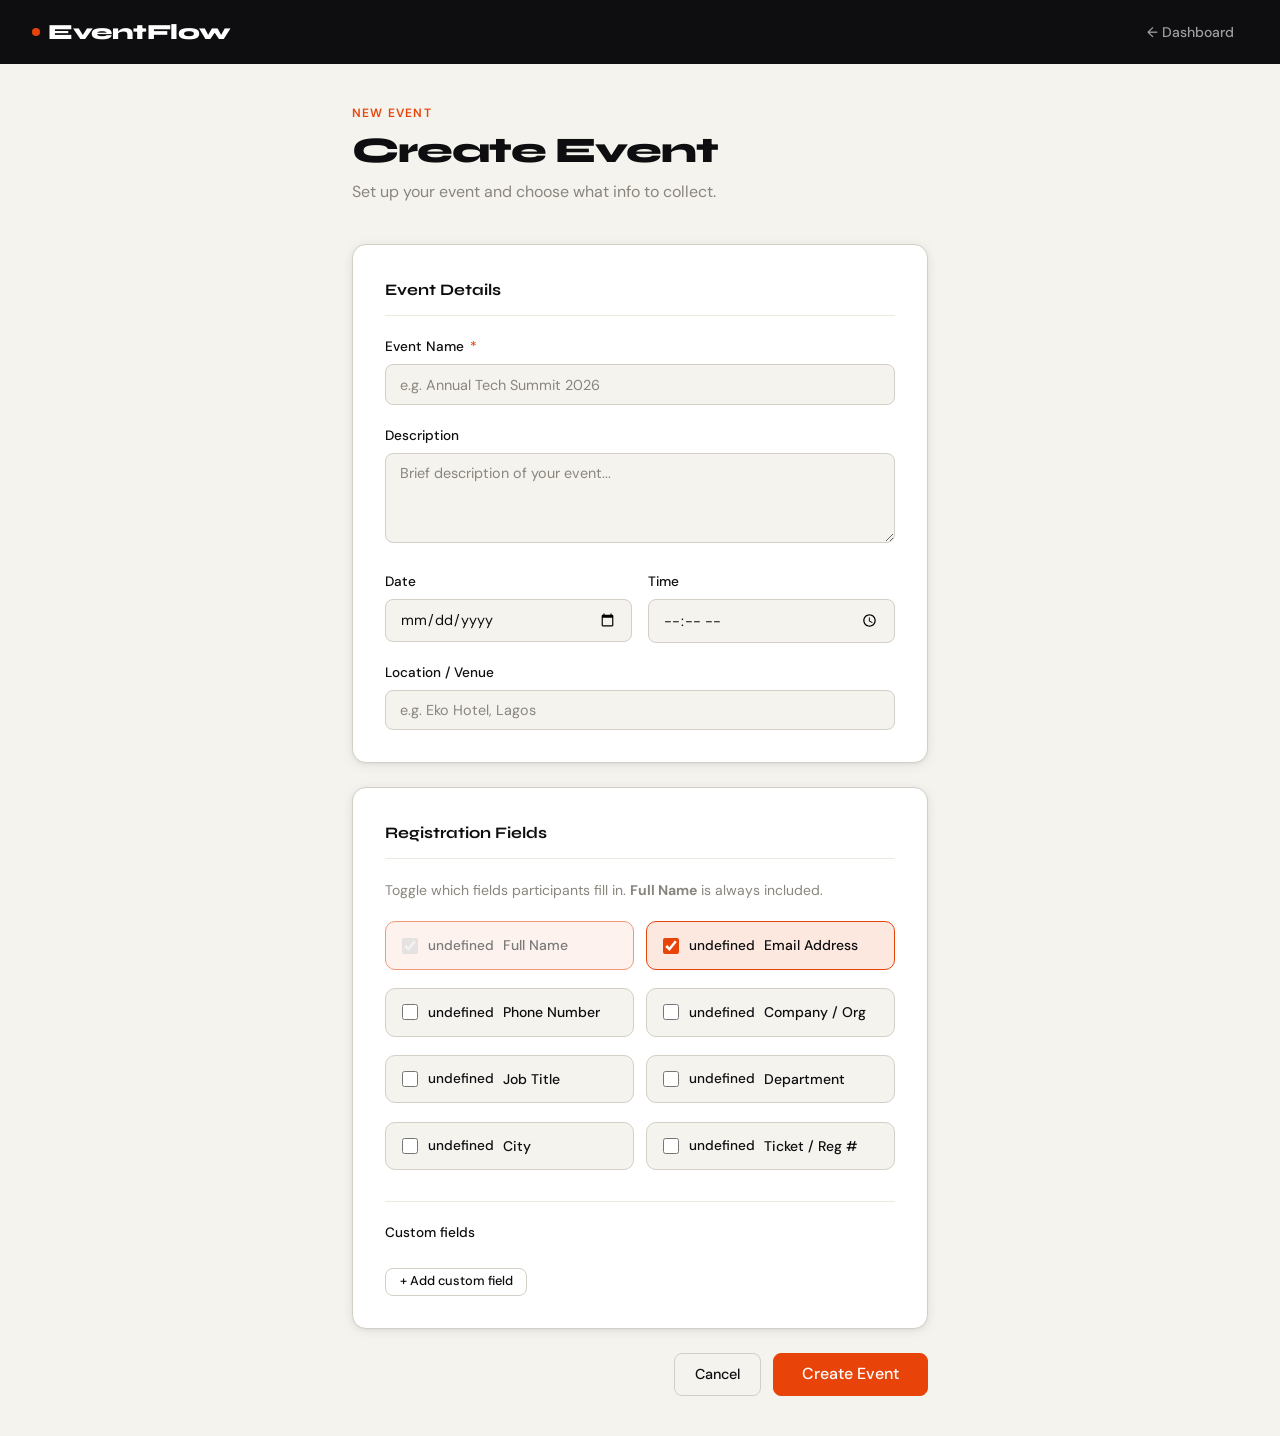
==== create-event.html @ 6beb1b3c "Icons removed" ====
<!DOCTYPE html>
<html lang="en">
<head>
  <meta charset="UTF-8">
  <meta name="viewport" content="width=device-width, initial-scale=1.0">
  <title>EventFlow – Create Event</title>
  <link rel="stylesheet" href="style.css">
</head>
<body>
  <header class="site-header">
    <a href="dashboard.html" class="logo"><span class="logo-dot"></span>EventFlow</a>
    <nav class="header-nav">
      <a href="dashboard.html" class="nav-link">← Dashboard</a>
    </nav>
  </header>

  <div class="page-wrap-narrow">
    <div class="page-title-block">
      <p class="page-eyebrow">New Event</p>
      <h1 class="page-title" id="pageTitle">Create Event</h1>
      <p class="page-subtitle">Set up your event and choose what info to collect.</p>
    </div>

    <!-- Event Details -->
    <div class="form-section">
      <div class="form-section-title">Event Details</div>
      <div class="form-group">
        <label>Event Name <span class="required">*</span></label>
        <input type="text" id="evName" placeholder="e.g. Annual Tech Summit 2026" maxlength="120">
      </div>
      <div class="form-group">
        <label>Description</label>
        <textarea id="evDesc" placeholder="Brief description of your event..."></textarea>
      </div>
      <div class="form-row">
        <div class="form-group">
          <label>Date</label>
          <input type="date" id="evDate">
        </div>
        <div class="form-group">
          <label>Time</label>
          <input type="time" id="evTime">
        </div>
      </div>
      <div class="form-group" style="margin-bottom:0">
        <label>Location / Venue</label>
        <input type="text" id="evLocation" placeholder="e.g. Eko Hotel, Lagos" maxlength="200">
      </div>
    </div>

    <!-- Registration Fields -->
    <div class="form-section">
      <div class="form-section-title">Registration Fields</div>
      <p style="font-size:.875rem;color:var(--muted);margin-bottom:1.25rem">
        Toggle which fields participants fill in. <strong>Full Name</strong> is always included.
      </p>
      <div class="fields-grid" id="fieldsGrid"></div>

      <div style="margin-top:1.5rem;padding-top:1.25rem;border-top:1px solid var(--cream)">
        <div style="font-size:.85rem;font-weight:500;color:var(--ink);margin-bottom:.75rem">Custom fields</div>
        <div id="customFieldsList" style="display:flex;flex-direction:column;gap:.5rem;margin-bottom:.75rem"></div>
        <button type="button" class="btn btn-outline btn-sm" onclick="addCustomField()">+ Add custom field</button>
      </div>
    </div>

    <!-- Actions -->
    <div style="display:flex;gap:.75rem;justify-content:flex-end;flex-wrap:wrap">
      <a href="dashboard.html" class="btn btn-outline">Cancel</a>
      <button type="button" class="btn btn-primary btn-lg" onclick="saveEvent()">
        <span id="saveLabel">Create Event</span>
      </button>
    </div>
  </div>

  <div id="toast-container"></div>
  <script src="script.js"></script>
  <script>
    const editId        = EF.getUrlParam('edit');
    const activePresets = new Set(['name', 'email']);
    let customFields    = [];

    function renderFields() {
      document.getElementById('fieldsGrid').innerHTML = PRESET_FIELDS.map(f => {
        const on     = activePresets.has(f.key);
        const locked = f.key === 'name';
        return `<label class="field-toggle ${on ? 'checked' : ''}" id="ft_${f.key}"
            ${locked ? 'style="opacity:.55;pointer-events:none"' : ''}>
          <input type="checkbox" ${on ? 'checked' : ''} ${locked ? 'disabled' : ''}
            onchange="togglePreset('${f.key}', this.checked)">
          <span>${f.icon}</span>
          <span class="field-toggle-label">${f.label}</span>
        </label>`;
      }).join('');
    }

    function togglePreset(key, checked) {
      checked ? activePresets.add(key) : activePresets.delete(key);
      const el = document.getElementById('ft_' + key);
      if (el) el.classList.toggle('checked', checked);
    }

    function addCustomField() {
      const id = 'cf_' + Date.now();
      customFields.push({ id, label: '', type: 'text' });
      renderCustomFields();
      setTimeout(() => { const el = document.querySelector('[data-cfid="' + id + '"]'); if (el) el.focus(); }, 50);
    }

    function renderCustomFields() {
      document.getElementById('customFieldsList').innerHTML = customFields.map(f => `
        <div style="display:grid;grid-template-columns:1fr 130px auto;gap:.5rem;align-items:center;
          background:var(--paper);border:1.5px solid var(--border);border-radius:8px;padding:.6rem .85rem">
          <input type="text" data-cfid="${f.id}" placeholder="Field label (e.g. Badge Size)"
            value="${escHtml(f.label)}" oninput="updateCF('${f.id}','label',this.value)"
            style="border:none;background:transparent;padding:0;font-size:.875rem">
          <select onchange="updateCF('${f.id}','type',this.value)"
            style="border:none;background:transparent;padding:0;font-size:.875rem">
            <option value="text"     ${f.type==='text'    ?'selected':''}>Short text</option>
            <option value="email"    ${f.type==='email'   ?'selected':''}>Email</option>
            <option value="tel"      ${f.type==='tel'     ?'selected':''}>Phone</option>
            <option value="number"   ${f.type==='number'  ?'selected':''}>Number</option>
            <option value="textarea" ${f.type==='textarea'?'selected':''}>Long text</option>
          </select>
          <button type="button" class="btn btn-danger btn-sm btn-icon" onclick="removeCF('${f.id}')"
            style="width:28px;height:28px;font-size:.9rem">✕</button>
        </div>`).join('');
    }

    function updateCF(id, prop, val) { const f = customFields.find(x => x.id === id); if (f) f[prop] = val; }
    function removeCF(id) { customFields = customFields.filter(f => f.id !== id); renderCustomFields(); }

    function saveEvent() {
      const name = document.getElementById('evName').value.trim();
      if (!name) { EF.toast('Event name is required', 'error'); document.getElementById('evName').focus(); return; }

      const presetObjs = PRESET_FIELDS
        .filter(f => activePresets.has(f.key))
        .map(f => ({ key: f.key, label: f.label, type: f.type, required: f.required }));

      const customObjs = customFields
        .filter(f => f.label.trim())
        .map(f => ({ key: f.id, label: f.label.trim(), type: f.type, required: false }));

      const allFields = [...presetObjs, ...customObjs];
      if (!allFields.length) { EF.toast('Select at least one field', 'error'); return; }

      const data = {
        name,
        description: document.getElementById('evDesc').value.trim(),
        date:        document.getElementById('evDate').value,
        time:        document.getElementById('evTime').value,
        location:    document.getElementById('evLocation').value.trim(),
        fields:      allFields
      };

      let targetId;
      if (editId) {
        EF.updateEvent(editId, data);
        EF.toast('Event updated!', 'success');
        targetId = editId;
      } else {
        const ev = EF.createEvent(data);
        EF.toast('Event created!', 'success');
        targetId = ev.id;
      }
      setTimeout(() => { window.location.href = 'admin.html?id=' + targetId; }, 600);
    }

    // Edit mode pre-fill
    if (editId) {
      const ev = EF.getEvent(editId);
      if (ev) {
        document.getElementById('pageTitle').textContent = 'Edit Event';
        document.getElementById('saveLabel').textContent = 'Save Changes';
        document.getElementById('evName').value     = ev.name        || '';
        document.getElementById('evDesc').value     = ev.description || '';
        document.getElementById('evDate').value     = ev.date        || '';
        document.getElementById('evTime').value     = ev.time        || '';
        document.getElementById('evLocation').value = ev.location    || '';
        activePresets.clear();
        const presetKeys = new Set(PRESET_FIELDS.map(f => f.key));
        (ev.fields || []).forEach(f => {
          if (presetKeys.has(f.key)) activePresets.add(f.key);
          else customFields.push({ id: f.key, label: f.label, type: f.type });
        });
        activePresets.add('name');
        renderCustomFields();
      }
    }

    renderFields();
  </script>
</body>
</html>
---- style.css ----
@import url('https://fonts.googleapis.com/css2?family=Syne:wght@400;500;600;700;800&family=DM+Sans:ital,opsz,wght@0,9..40,300;0,9..40,400;0,9..40,500;1,9..40,300&display=swap');

:root {
  --ink: #0e0e10;
  --paper: #f5f3ee;
  --cream: #ede9e1;
  --accent: #e8440a;
  --accent-light: #fde8e0;
  --muted: #8a857d;
  --border: #d4cfc6;
  --white: #ffffff;
  --success: #1a7a4a;
  --success-light: #d4f0e2;
  --card-shadow: 0 2px 12px rgba(14,14,16,0.08), 0 1px 3px rgba(14,14,16,0.05);
  --hover-shadow: 0 8px 32px rgba(14,14,16,0.12), 0 2px 8px rgba(14,14,16,0.06);
}
*, *::before, *::after { box-sizing: border-box; margin: 0; padding: 0; }
html { font-size: 16px; }
body { font-family: 'DM Sans', sans-serif; background: var(--paper); color: var(--ink); min-height: 100vh; line-height: 1.6; }
.site-header { background: var(--ink); padding: 0 2rem; display: flex; align-items: center; justify-content: space-between; height: 64px; position: sticky; top: 0; z-index: 100; }
.logo { font-family: 'Syne', sans-serif; font-weight: 800; font-size: 1.35rem; color: var(--white); text-decoration: none; letter-spacing: -0.02em; display: flex; align-items: center; gap: 0.5rem; }
.logo-dot { width: 8px; height: 8px; background: var(--accent); border-radius: 50%; display: inline-block; }
.header-nav { display: flex; gap: 0.5rem; align-items: center; }
.nav-link { color: rgba(255,255,255,0.6); text-decoration: none; font-size: 0.875rem; font-weight: 500; padding: 0.4rem 0.85rem; border-radius: 6px; transition: all 0.15s; }
.nav-link:hover, .nav-link.active { color: var(--white); background: rgba(255,255,255,0.1); }
.page-wrap { max-width: 1100px; margin: 0 auto; padding: 2.5rem 2rem; }
.page-wrap-narrow { max-width: 640px; margin: 0 auto; padding: 2.5rem 2rem; }
.page-title-block { margin-bottom: 2.5rem; }
.page-eyebrow { font-size: 0.75rem; font-weight: 600; letter-spacing: 0.1em; text-transform: uppercase; color: var(--accent); margin-bottom: 0.5rem; }
.page-title { font-family: 'Syne', sans-serif; font-size: 2.25rem; font-weight: 800; letter-spacing: -0.03em; line-height: 1.1; color: var(--ink); }
.page-subtitle { color: var(--muted); font-size: 1rem; margin-top: 0.5rem; }
.btn { display: inline-flex; align-items: center; gap: 0.45rem; font-family: 'DM Sans', sans-serif; font-size: 0.9rem; font-weight: 500; padding: 0.6rem 1.25rem; border-radius: 8px; border: 1.5px solid transparent; cursor: pointer; transition: all 0.15s; text-decoration: none; line-height: 1; white-space: nowrap; }
.btn-primary { background: var(--accent); color: var(--white); border-color: var(--accent); }
.btn-primary:hover { background: #c73908; border-color: #c73908; transform: translateY(-1px); box-shadow: 0 4px 14px rgba(232,68,10,0.35); }
.btn-dark { background: var(--ink); color: var(--white); border-color: var(--ink); }
.btn-dark:hover { background: #2a2a30; transform: translateY(-1px); }
.btn-outline { background: transparent; color: var(--ink); border-color: var(--border); }
.btn-outline:hover { border-color: var(--ink); background: var(--cream); }
.btn-ghost { background: transparent; color: var(--muted); border-color: transparent; }
.btn-ghost:hover { color: var(--ink); background: var(--cream); }
.btn-danger { background: transparent; color: #c0392b; border-color: #f5c6c2; }
.btn-danger:hover { background: #fdecea; }
.btn-sm { font-size: 0.8rem; padding: 0.4rem 0.85rem; }
.btn-lg { font-size: 1rem; padding: 0.8rem 1.75rem; }
.btn-icon { width: 36px; height: 36px; padding: 0; justify-content: center; border-radius: 8px; }
.card { background: var(--white); border: 1.5px solid var(--border); border-radius: 14px; padding: 1.5rem; box-shadow: var(--card-shadow); }
.events-header { display: flex; align-items: center; justify-content: space-between; margin-bottom: 1.5rem; gap: 1rem; flex-wrap: wrap; }
.events-count { font-size: 0.85rem; color: var(--muted); }
.events-grid { display: grid; grid-template-columns: repeat(auto-fill, minmax(300px, 1fr)); gap: 1.25rem; }
.event-card { background: var(--white); border: 1.5px solid var(--border); border-radius: 14px; padding: 1.5rem; box-shadow: var(--card-shadow); transition: all 0.2s; display: flex; flex-direction: column; gap: 1rem; position: relative; overflow: hidden; }
.event-card::before { content: ''; position: absolute; top: 0; left: 0; right: 0; height: 3px; background: var(--accent); opacity: 0; transition: opacity 0.2s; }
.event-card:hover { transform: translateY(-2px); box-shadow: var(--hover-shadow); }
.event-card:hover::before { opacity: 1; }
.event-card-title { font-family: 'Syne', sans-serif; font-size: 1.1rem; font-weight: 700; color: var(--ink); letter-spacing: -0.02em; }
.event-card-meta { display: flex; flex-wrap: wrap; gap: 0.5rem; }
.meta-pill { display: inline-flex; align-items: center; gap: 0.3rem; background: var(--cream); border-radius: 20px; padding: 0.2rem 0.6rem; font-size: 0.78rem; font-weight: 500; }
.attendee-count { font-family: 'Syne', sans-serif; font-size: 1.75rem; font-weight: 800; color: var(--ink); }
.attendee-label { font-size: 0.78rem; color: var(--muted); }
.event-card-actions { display: flex; gap: 0.5rem; flex-wrap: wrap; margin-top: auto; }
.empty-state { grid-column: 1 / -1; text-align: center; padding: 4rem 2rem; color: var(--muted); }
.empty-icon { font-size: 3rem; margin-bottom: 1rem; opacity: 0.4; }
.empty-state p { font-size: 1rem; margin-bottom: 1.5rem; }
.form-section { background: var(--white); border: 1.5px solid var(--border); border-radius: 14px; padding: 2rem; box-shadow: var(--card-shadow); margin-bottom: 1.5rem; }
.form-section-title { font-family: 'Syne', sans-serif; font-size: 1rem; font-weight: 700; color: var(--ink); margin-bottom: 1.25rem; padding-bottom: 0.75rem; border-bottom: 1px solid var(--cream); }
.form-group { margin-bottom: 1.25rem; }
.form-group:last-child { margin-bottom: 0; }
label { display: block; font-size: 0.85rem; font-weight: 500; color: var(--ink); margin-bottom: 0.4rem; }
label .required { color: var(--accent); margin-left: 2px; }
input[type="text"], input[type="email"], input[type="tel"], input[type="date"], input[type="time"], textarea, select { width: 100%; font-family: 'DM Sans', sans-serif; font-size: 0.9rem; color: var(--ink); background: var(--paper); border: 1.5px solid var(--border); border-radius: 8px; padding: 0.65rem 0.9rem; transition: border-color 0.15s, box-shadow 0.15s; outline: none; appearance: none; }
input:focus, textarea:focus, select:focus { border-color: var(--accent); box-shadow: 0 0 0 3px rgba(232,68,10,0.1); background: var(--white); }
input::placeholder, textarea::placeholder { color: var(--muted); }
textarea { resize: vertical; min-height: 90px; }
.form-hint { font-size: 0.78rem; color: var(--muted); margin-top: 0.3rem; }
.form-row { display: grid; grid-template-columns: 1fr 1fr; gap: 1rem; }
.fields-grid { display: grid; grid-template-columns: repeat(auto-fill, minmax(200px, 1fr)); gap: 0.75rem; }
.field-toggle { display: flex; align-items: center; gap: 0.6rem; padding: 0.75rem 1rem; border: 1.5px solid var(--border); border-radius: 10px; cursor: pointer; transition: all 0.15s; background: var(--paper); user-select: none; }
.field-toggle:hover { border-color: var(--accent); background: var(--accent-light); }
.field-toggle input[type="checkbox"] { width: 16px; height: 16px; accent-color: var(--accent); cursor: pointer; flex-shrink: 0; }
.field-toggle.checked { border-color: var(--accent); background: var(--accent-light); }
.field-toggle-label { font-size: 0.875rem; font-weight: 500; color: var(--ink); }
.qr-block { display: flex; flex-direction: column; align-items: center; gap: 1rem; padding: 1.5rem; background: var(--cream); border-radius: 12px; border: 1.5px dashed var(--border); }
#qrcode canvas, #qrcode img { border-radius: 8px; }
.qr-url { font-size: 0.78rem; color: var(--muted); word-break: break-all; text-align: center; max-width: 240px; }
.checkin-wrap { min-height: 100vh; background: var(--paper); display: flex; flex-direction: column; }
.checkin-hero { background: var(--ink); color: var(--white); padding: 2.5rem 2rem; text-align: center; }
.checkin-event-name { font-family: 'Syne', sans-serif; font-size: 2rem; font-weight: 800; letter-spacing: -0.03em; margin-bottom: 0.5rem; }
.checkin-event-meta { font-size: 0.9rem; opacity: 0.6; display: flex; justify-content: center; gap: 1.5rem; flex-wrap: wrap; }
.checkin-form-wrap { max-width: 520px; margin: 2rem auto; padding: 0 1.5rem; width: 100%; }
.checkin-form-card { background: var(--white); border: 1.5px solid var(--border); border-radius: 16px; padding: 2rem; box-shadow: var(--hover-shadow); }
.checkin-form-card h2 { font-family: 'Syne', sans-serif; font-size: 1.1rem; font-weight: 700; margin-bottom: 1.5rem; color: var(--ink); }
.success-card { text-align: center; padding: 3rem 2rem; background: var(--white); border-radius: 16px; border: 1.5px solid var(--border); box-shadow: var(--hover-shadow); }
.success-icon { width: 64px; height: 64px; background: var(--success-light); border-radius: 50%; display: flex; align-items: center; justify-content: center; margin: 0 auto 1.5rem; font-size: 1.75rem; }
.success-card h2 { font-family: 'Syne', sans-serif; font-size: 1.5rem; font-weight: 800; color: var(--ink); margin-bottom: 0.5rem; }
.success-card p { color: var(--muted); }
.table-wrap { overflow-x: auto; border-radius: 12px; border: 1.5px solid var(--border); box-shadow: var(--card-shadow); background: var(--white); }
table { width: 100%; border-collapse: collapse; font-size: 0.875rem; }
thead { background: var(--ink); color: var(--white); }
th { font-family: 'Syne', sans-serif; font-weight: 600; font-size: 0.78rem; letter-spacing: 0.05em; text-transform: uppercase; padding: 0.9rem 1rem; text-align: left; white-space: nowrap; }
td { padding: 0.8rem 1rem; border-bottom: 1px solid var(--cream); color: var(--ink); vertical-align: middle; }
tr:last-child td { border-bottom: none; }
tbody tr:hover { background: var(--paper); }
.td-index { color: var(--muted); font-size: 0.78rem; font-weight: 600; width: 40px; }
.timestamp-cell { font-size: 0.78rem; color: var(--muted); white-space: nowrap; }
.stats-row { display: grid; grid-template-columns: repeat(auto-fit, minmax(160px, 1fr)); gap: 1rem; margin-bottom: 2rem; }
.stat-card { background: var(--white); border: 1.5px solid var(--border); border-radius: 12px; padding: 1.25rem 1.5rem; box-shadow: var(--card-shadow); }
.stat-value { font-family: 'Syne', sans-serif; font-size: 2rem; font-weight: 800; color: var(--ink); line-height: 1; margin-bottom: 0.25rem; }
.stat-label { font-size: 0.78rem; color: var(--muted); font-weight: 500; }
.admin-toolbar { display: flex; align-items: center; justify-content: space-between; margin-bottom: 1.5rem; gap: 1rem; flex-wrap: wrap; }
.admin-event-name { font-family: 'Syne', sans-serif; font-size: 1.4rem; font-weight: 800; color: var(--ink); letter-spacing: -0.02em; }
.modal-overlay { position: fixed; inset: 0; background: rgba(14,14,16,0.55); backdrop-filter: blur(4px); z-index: 200; display: flex; align-items: center; justify-content: center; padding: 1rem; opacity: 0; pointer-events: none; transition: opacity 0.2s; }
.modal-overlay.open { opacity: 1; pointer-events: all; }
.modal { background: var(--white); border-radius: 16px; padding: 2rem; width: 100%; max-width: 480px; box-shadow: 0 24px 64px rgba(14,14,16,0.2); transform: translateY(16px); transition: transform 0.2s; }
.modal-overlay.open .modal { transform: translateY(0); }
.modal-title { font-family: 'Syne', sans-serif; font-size: 1.2rem; font-weight: 800; margin-bottom: 1rem; color: var(--ink); }
.modal-actions { display: flex; gap: 0.75rem; justify-content: flex-end; margin-top: 1.5rem; }
#toast-container { position: fixed; bottom: 1.5rem; right: 1.5rem; z-index: 999; display: flex; flex-direction: column; gap: 0.5rem; }
.toast { background: var(--ink); color: var(--white); padding: 0.75rem 1.25rem; border-radius: 10px; font-size: 0.875rem; font-weight: 500; box-shadow: 0 8px 24px rgba(14,14,16,0.2); display: flex; align-items: center; gap: 0.5rem; animation: toastIn 0.3s ease; max-width: 320px; }
.toast.success { background: var(--success); }
.toast.error { background: #c0392b; }
@keyframes toastIn { from { opacity: 0; transform: translateY(12px); } to { opacity: 1; transform: translateY(0); } }
.search-input-wrap { position: relative; }
.search-input-wrap input { padding-left: 2.25rem; }
.search-icon { position: absolute; left: 0.75rem; top: 50%; transform: translateY(-50%); color: var(--muted); pointer-events: none; font-size: 0.9rem; }
.empty-table-row td { text-align: center; padding: 3rem; color: var(--muted); font-style: italic; }
::-webkit-scrollbar { width: 6px; height: 6px; }
::-webkit-scrollbar-track { background: transparent; }
::-webkit-scrollbar-thumb { background: var(--border); border-radius: 3px; }
@media (max-width: 640px) { .form-row { grid-template-columns: 1fr; } .page-title { font-size: 1.75rem; } .admin-toolbar { flex-direction: column; align-items: flex-start; } .stats-row { grid-template-columns: 1fr 1fr; } }
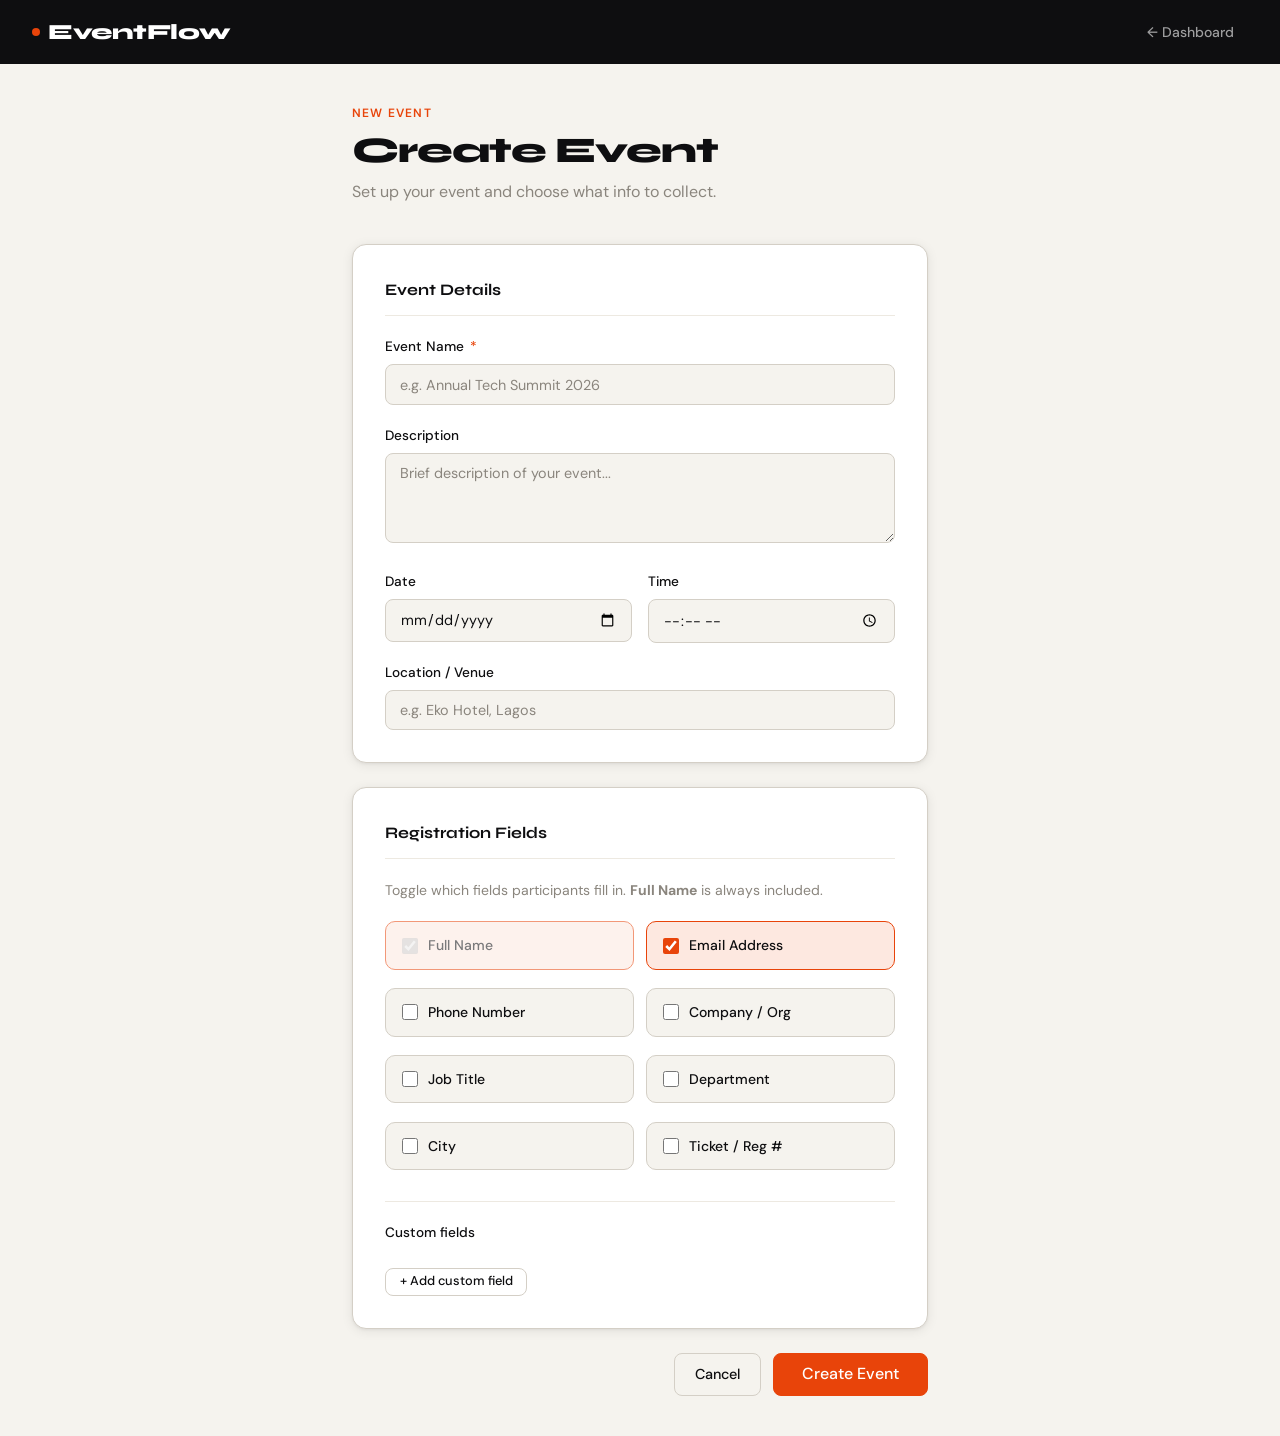
==== commit d35cb458: "Favicon added" ====
--- a/create-event.html
+++ b/create-event.html
@@ -4,6 +4,7 @@
   <meta charset="UTF-8">
   <meta name="viewport" content="width=device-width, initial-scale=1.0">
   <title>EventFlow – Create Event</title>
+  <link rel="icon" type="image/x-icon" href="images\Favicon.png">
   <link rel="stylesheet" href="style.css">
 </head>
 <body>
@@ -87,7 +88,7 @@
             ${locked ? 'style="opacity:.55;pointer-events:none"' : ''}>
           <input type="checkbox" ${on ? 'checked' : ''} ${locked ? 'disabled' : ''}
             onchange="togglePreset('${f.key}', this.checked)">
-          <span>${f.icon}</span>
+          
           <span class="field-toggle-label">${f.label}</span>
         </label>`;
       }).join('');
--- a/style.css
+++ b/style.css
@@ -14,11 +14,48 @@
   --card-shadow: 0 2px 12px rgba(14,14,16,0.08), 0 1px 3px rgba(14,14,16,0.05);
   --hover-shadow: 0 8px 32px rgba(14,14,16,0.12), 0 2px 8px rgba(14,14,16,0.06);
 }
-*, *::before, *::after { box-sizing: border-box; margin: 0; padding: 0; }
-html { font-size: 16px; }
-body { font-family: 'DM Sans', sans-serif; background: var(--paper); color: var(--ink); min-height: 100vh; line-height: 1.6; }
-.site-header { background: var(--ink); padding: 0 2rem; display: flex; align-items: center; justify-content: space-between; height: 64px; position: sticky; top: 0; z-index: 100; }
-.logo { font-family: 'Syne', sans-serif; font-weight: 800; font-size: 1.35rem; color: var(--white); text-decoration: none; letter-spacing: -0.02em; display: flex; align-items: center; gap: 0.5rem; }
+*, *::before, *::after {
+   box-sizing: border-box;
+    margin: 0; 
+    padding: 0;
+   }
+
+html {
+   font-size: 16px;
+   }
+   
+body { 
+  font-family: 'DM Sans', sans-serif; 
+  background: var(--paper); 
+  color: var(--ink); 
+  min-height: 100vh; 
+  line-height: 1.6;
+ }
+
+.site-header { 
+  background: var(--ink); 
+  padding: 0 2rem; 
+  display: flex; 
+  align-items: center; 
+  justify-content: space-between; 
+  height: 64px;
+   position: sticky; 
+   top: 0;
+    z-index: 100; 
+  }
+
+.logo { 
+  font-family: 'Syne', sans-serif; 
+  font-weight: 800; 
+  font-size: 1.35rem; 
+  color: var(--white); 
+  text-decoration: none; 
+  letter-spacing: -0.02em; 
+  display: flex; 
+  align-items: center; 
+  gap: 0.5rem; 
+}
+
 .logo-dot { width: 8px; height: 8px; background: var(--accent); border-radius: 50%; display: inline-block; }
 .header-nav { display: flex; gap: 0.5rem; align-items: center; }
 .nav-link { color: rgba(255,255,255,0.6); text-decoration: none; font-size: 0.875rem; font-weight: 500; padding: 0.4rem 0.85rem; border-radius: 6px; transition: all 0.15s; }
